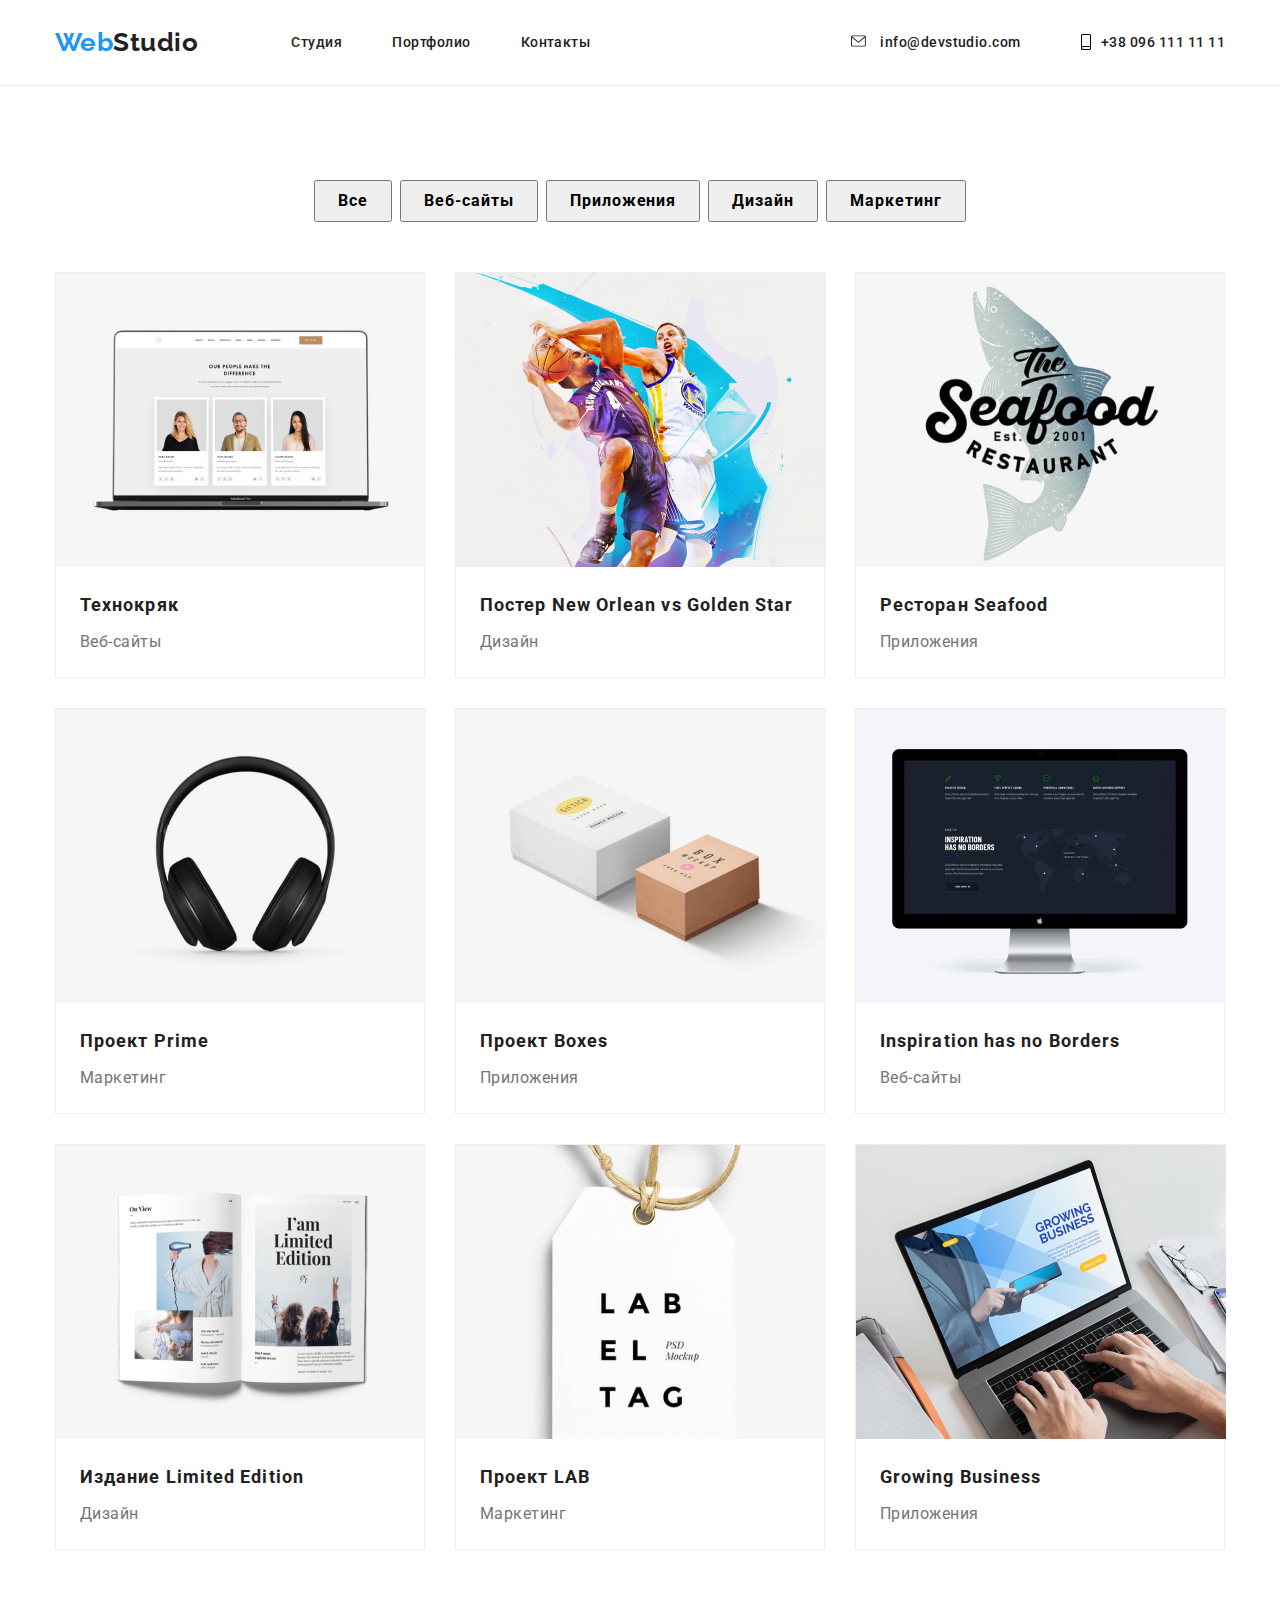
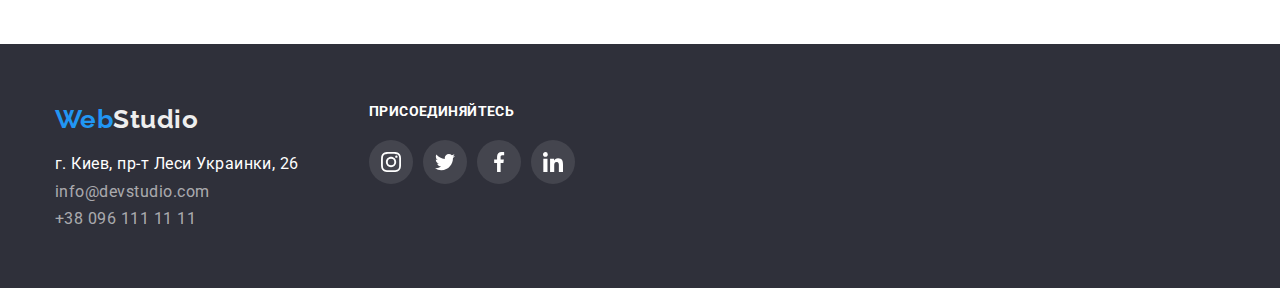
==== portfolio.html @ 088b8298 "Initial commit" ====
<!DOCTYPE html>
<html lang="en">
<head>
    <meta charset="UTF-8">
    <meta http-equiv="X-UA-Compatible" content="IE=edge">
    <meta name="viewport" content="width=device-width, initial-scale=1.0">
    <title>Portfolio</title>
    <link rel="preconnect" href="https://fonts.gstatic.com">
    <link href="https://fonts.googleapis.com/css2?family=Raleway:wght@700&family=Roboto:wght@400;500;700;900&display=swap" rel="stylesheet">    
    <link rel="stylesheet" href="https://cdnjs.cloudflare.com/ajax/libs/modern-normalize/1.0.0/modern-normalize.min.css">
    <link rel="stylesheet" href="./css/styles.css" />
</head>
<body>
<!-- Хэдер -->
<header class="page-header"> 
    <div class="container">
      <nav class="nav-header">
        <a href="./index.html" class="logo"><span class="web-logo">Web</span>Studio</a>
         <ul class="site-nav">
             <li class="list-header list">
               <a href="./index.html" class="link">Студия</a>
             </li>
             <li class="list-header list">
               <a href="./portfolio.html" class="link">Портфолио</a>
             </li>
             <li class="list-header list">
               <a href="" class="link">Контакты</a>
             </li>
       </ul>
         <ul class="contacts list-header">
         <li class="list">
           <a href="mailto:info@devstudio.com" class="mail-link ">
            <svg class="icon-mail">
              <use href="./images/icon/sprite.svg#mail"></use>
            </svg> info@devstudio.com</a>
         </li>
         <li class="list">
           <a href="tel:+380961111111" class="tel-link">
             <svg  class="icon-tel">
            <use href="./images/icon/sprite.svg#smartphone"></use>
          </svg>+38 096 111 11 11</a>
         </li>
       </ul>
     </nav>
    </div>
    
</header>
<!--ПРимеры работ-->
<main>
<section class="section">
    <div class="container">  
        <h1 class="visually-hidden" >Portfolio</h1>
        <!-- Фильтр(навигация) портфолио --> 
        <ul class="portfolio-nav list">
            <li><button type="button" class="button">Все</button></li> 
            <li><button type="button" class="button">Веб-сайты</button></li> 
            <li><button type="button" class="button">Приложения</button></li> 
            <li><button type="button" class="button">Дизайн</button></li> 
            <li><button type="button" class="button">Маркетинг</button></li> 
        </ul> 
        <div class="">   
            <ul class="portfolio-container list">
                    <li class="portfolio-element">
                        <a href="" class="portfolio-link"><img src="./images/portfolio-1.jpg" alt="ноутбук" class="portfolio-img">
                            <div class="portfolio-description">
                                <h2 class="list-item" >Технокряк</h2>
                                <p class="text-list-item" >Веб-сайты</p>
                            </div>
                        </a>
                    </li>
                    <li class="portfolio-element">
                        <a href="" class="portfolio-link"><img src="./images/portfolio-2.jpg" alt="баскетболисты" width="370" height="294" class="portfolio-img">
                            <div class="portfolio-description">
                                <h2 class="list-item" >Постер New Orlean vs Golden Star</h2>
                                <p class="text-list-item" >Дизайн</p>
                            </div>
                        </a>
                    </li>
                    <li class="portfolio-element">
                        <a href="" class="portfolio-link"><img src="./images/portfolio-3.jpg" alt="логотип Seafood" width="370" height="294" class="portfolio-img">
                            <div class="portfolio-description">
                                <h2 class="list-item" >Ресторан Seafood</h2>
                                <p class="text-list-item" >Приложения</p>
                            </div>
                        </a>
                    </li>
                    <li class="portfolio-element">
                        <a href="" class="portfolio-link"><img src="./images/portfolio-4.jpg" alt="наушники" width="370" height="294" class="portfolio-img">
                            <div class="portfolio-description">
                                <h2 class="list-item" >Проект Prime</h2>
                                <p class="text-list-item" >Маркетинг</p>
                            </div>
                        </a>    
                    </li>
                    <li class="portfolio-element">
                        <a href="" class="portfolio-link"><img src="./images/portfolio-5.jpg" alt="коробки" width="370" height="294" class="portfolio-img">
                            <div class="portfolio-description">
                                <h2 class="list-item" >Проект Boxes</h2>
                                <p class="text-list-item" >Приложения</p>
                            </div>
                        </a>
                    </li>
                    <li class="portfolio-element">
                        <a href="" class="portfolio-link"><img src="./images/portfolio-6.jpg" alt="монитор" width="370" height="294" class="portfolio-img">
                            <div class="portfolio-description">
                                <h2 class="list-item" >Inspiration has no Borders</h2>
                                <p class="text-list-item" >Веб-сайты</p>
                            </div>
                        </a>
                    </li>
                    <li class="portfolio-element">
                        <a href="" class="portfolio-link"><img src="./images/portfolio-7.jpg" alt="раскрытый журнал" width="370" height="294" class="portfolio-img">
                            <div class="portfolio-description">
                                <h2 class="list-item" >Издание Limited Edition</h2>
                                <p class="text-list-item" >Дизайн</p>
                            </div>
                        </a>
                    </li>
                    <li class="portfolio-element">
                        <a href="" class="portfolio-link"><img src="./images/portfolio-8.jpg" alt="бирка с логотипом фирмы" width="370" height="294" class="portfolio-img">
                            <div class="portfolio-description">
                                <h2 class="list-item" >Проект LAB</h2>
                                <p class="text-list-item" >Маркетинг</p>
                            </div>
                        </a>
                    </li>
                    <li class="portfolio-element">
                        <a href="" class="portfolio-link"><img src="./images/portfolio-9.jpg" alt="ноутбук и печатающие руки" width="370" height="294" class="portfolio-img">
                            <div class="portfolio-description">
                                <h2 class="list-item" >Growing Business</h2>
                                <p class="text-list-item" >Приложения</p>
                            </div>
                        </a>
                    </li>
            </ul>
        </div> 
    </div>     
 </section>
</main>
<!-- Футер-->
<footer class="footer">
    <div class="container footer-container">
      <div class="footer-contact">
          <a href="./index.html" class="logo accent" ><span class="web-logo">Web</span>Studio</a>
        <address> г. Киев, пр-т Леси Украинки, 26</address>
        <ul >
            <li class="list list-footer oppasity"><a href="mailto:info@devstudio.com">info@devstudio.com</a></li>
            <li class="list oppasity"><a href="tel:+380961111111 ">+38 096 111 11 11</a></li>
        </ul>
      </div>
      <div class="footer-social">
        <p class="footer-conect">присоединяйтесь</p>
        <div class="social-net">
          <div>
            <ul class="list social-icons">
              <li class="social-icons-item">
                <a href="" class="footer-social-icons-link" target="_blank" rel="noopener noreferrer">
                  <svg class="icon-footer">
                    <use href="./images/icon/sprite.svg#instagram"></use>
                  </svg>
                </a>
              </li>
              <li class="social-icons-item">
                <a href="" class="footer-social-icons-link" target="_blank" rel="noopener noreferrer">
                  <svg class="icon-footer">
                    <use href="./images/icon/sprite.svg#twitter"></use>
                  </svg>
                </a>
              </li>
              <li class="social-icons-item">
                <a href="" class="footer-social-icons-link" target="_blank" rel="noopener noreferrer">
                  <svg class="icon-footer">
                    <use href="./images/icon/sprite.svg#facebook"></use>
                  </svg>
                </a>
              </li>
              <li class="social-icons-item">
                <a href="" class="footer-social-icons-link" target="_blank" rel="noopener noreferrer">
                  <svg class="icon-footer">
                    <use href="./images/icon/sprite.svg#linkedin"></use>
                  </svg>
                </a>
              </li>
            </ul>
          </div>
        </div>
      </div>  
    </div>   
  </footer>
</body>
</html>
---- css/styles.css ----
:root {
    --primary-text-color: #757575;
    --secondary-title-color: #fff; 
    --primary-title-color: #212121;
    --accent-color: #2196F3;
    --footer-bckg-color: #2F303A;
    --primary-bg-color: #eeeeee;
    --oppasity-white: rgba(255, 255, 255, 0.6);
    --head-border: #ececec;
    --customer-border: #AFB1B8;
}
html{
    box-sizing: border-box;
}
    *,
    *::before,
    *::after{
        box-sizing: inherit;
}
body {
    margin: 0;
    font-family: Roboto, -apple-system, BlinkMacSystemFont, avenir next, avenir, segoe ui, helvetica neue, Helvetica, Ubuntu, noto, arial, sans-serif;
    background-color: var(--secondary-title-color);
    color: var(--primary-text-color);
    letter-spacing: 0.03em;
}

ul,
p,
h1,
h2,
h3,
address{
    margin: 0;
    padding: 0;
}

.box{
    width: 500px;
    height: 200px;
    margin-left: auto;
    margin-right: auto;
}
img {
    display:block;
}


.container{
    width: 1200px;
    padding-left: 15px;
    padding-right: 15px;
    margin: 0 auto;
}

.site-nav{
    display: flex;
    margin-left: 93px;
}

.site-nav li:not(:last-child){
    margin-right: 50px;
}

.site-nav .link{
    display: block;
    padding-top: 10px;
    padding-bottom: 10px;
}

.contacts{
    display: flex;
    margin-left: auto;
}

.e-mail{
    display: block;
    padding: 0;
    border: none;

    display: flex; 
    align-items: center;
}

.mail-link{
    width: 16px;

    fill: var(--primary-title-color);

    margin-right: 10px;
}

.mail-link:hover,
.mail-link:focus{
    fill: var(--accent-color)
}

.tel-link{
    display: block;
    padding: 0;
    border: none;
    
    display: flex;
    align-items: center;
}

.tel-link:hover,
.tel-link:focus{
    fill: var(--accent-color)
}

.social-icons{
    display: flex;
    justify-content: center;
}

.social-icons .icon{
    width: 20px;
    height: 20px;

    fill: var(--customer-border);
}

.social-icons-link{
  display: flex;
  justify-content: center;
  align-items: center;

  width: 44px;
  height: 44px;
  /* border-radius: 50%; */
}

.social-icons-link:hover .icon,
.social-icons-link:focus .icon{
    fill: var(--accent-color);
}

.social-icons-item + .social-icons-item{
    margin-left: 10px;
}


.contacts li + li{
    margin-left: 50px;
}

.contacts li + li{
    margin-left: 50px;
}

.list{
    list-style: none;
}

.page-header{
    background-color: var(--secondary-title-color);
    border-bottom: 1px solid var(--head-border);
    font-size: 14px;
    padding-top: 24px;
    padding-bottom: 25px;
}

.nav-header{
    display: flex;
    align-items: center;
    /* justify-content: flex-end; */
}

.logo {
    font-family: Raleway;
    font-weight: 700;
    font-size: 26px;
    line-height: 1.19;   
    color: var(--primary-title-color); 
}

.web-logo{
    color: var(--accent-color);
}

.page-header a:hover,
.page-header:focus{
  color: var(--accent-color);  
}

.list-header{
    font-weight: 500;
}

.icon-mail{
    width: 16px;
    height: 12px;

    margin-right: 10px;
}

.icon-tel{
    width: 10px;
    height: 16px;
    
    margin-right: 10px;
}

.hero-title{
    color: var(--secondary-title-color);

    margin-top: 0;
    margin-bottom: 30px;
    padding-top: 200px;
}

.overlay {
    max-width: 1600px;
    height: 600px;
    margin-left: auto;
    margin-right: auto;
    outline: 1px solid black;
    background-image: linear-gradient(
        to right,
        rgba(47, 48, 58, 0.4),
        rgba(47, 48, 58, 0.4)
        ),
        url("../images/hero-min.jpg");
    align-content: space-between;
}

.section{
    padding-top: 94px;
    padding-bottom: 94px;
}

.padding-section{
    padding-bottom: 94px;
}

.section-title{
    font-weight: 700;
    font-size: 36px;
    line-height: 1.17;
    text-align: center;
    color: var(--primary-title-color);

    margin-top: 0;
    margin-bottom: 50px;
}

.sub-title{
    font-weight: 700;
    font-size: 14px;
    line-height: 1.14;
    text-transform: uppercase;
    color: var(--primary-title-color);

    margin-top: 0;
    margin-bottom: 10px;
}

.feature-list{
    display: flex;
    justify-content: space-between;
}

.features:last-child{
    margin-right: 0;
}

.feature-card{
    padding-top: 30px;
}

.features{
    width: 270px;
    margin-right: 30px;
    display: block;
    content: "";
    height: 120px;
    background-repeat: no-repeat;
    background-size: auto;
    background-position: center;
    background-color: var(--secondary-bg-color);

 }

.features:nth-child(2)::before{
    background-image: url(../images/icon/clock.svg);
}

.features:nth-child(3)::before{
    background-image: url(../images/icon/diagram.svg);
}

.features:nth-child(4)::before{
    background-image: url(../images/icon/astronaut.svg);
}

.features .icon-feature {
    display:flex;
    padding: 0;
    justify-content: center;
    align-items: baseline;
} 
 
.text{
    font-size: 14px;
    line-height: 1.71;
}

.name-title{
    color: var(--primary-title-color);
    font-weight: 500;
    font-size: 16px;
    line-height: 1.19;
    text-align: center;
}

.work{
    display: flex;
}

.work li + li{
    margin-left: 30px;
}

.section-card{
    display: flex;
}

.section-card div + div{
    margin-left: 30px;
}

.post-item{
    font-size: 16px;
    line-height: 1.19;
    text-align: center;
}

.customer{
    display: flex;
    justify-content: space-between;
}

.customer-title{
    margin-bottom: 50px;
}

.customer-regular{
    border: 1px solid var(--customer-border);
    border-radius: 4px;
    width: 170px;
    height: 92px;
}

.customer-regular:hover,
.customer-regular:focus{
    border: 1px solid var(--accent-color);
}

.icon-customer{
    width: 106px;
    height: 60px; 
}

.customer-icons-link{
    display: flex;
    justify-content: center;
    align-items: center;

    width: 170px;
    height: 92px;

    fill: var(--customer-border);
}

.customer .customer-icons-link:hover,
.customer .customer-icons-link:focus{
    fill: var(--accent-color);
}

.footer{
    display: block;
    background-color: var(--footer-bckg-color);
    color: var(--secondary-title-color);

    padding-top: 60px;
    padding-bottom: 60px;
}

.footer .oppasity a{
    color: var(--oppasity-white);
}

a {
    color: var(--primary-title-color);
    text-decoration: none;
}

.footer a{
    color: var(--primary-bg-color);
}

.list-footer {
    margin-bottom: 9px;
}

.oppasity{
    color: var(--oppasity-white)
}

.icon-footer{
    width: 20px;
    height: 20px;
    margin-right: 10px;

    border: none;
    padding: 0;
    margin: 0;

    fill: var(--secondary-title-color);
}

.footer-social{
    margin-left: 70px;
}

.footer-social-icons-link{
    display: flex;
    justify-content: center;
    align-items: center;

    width: 44px;
    height: 44px;

    background-color: rgba(255, 255, 255, 0.1);
    border-radius: 50%;
}

 .footer-social .footer-social-icons-link:hover {
    width: 44px;
    height: 44px;

    background-color: var(--accent-color);
    border-radius: 50%;
    fill: var(--primary-bg-color);

} 

 a:hover,
 a:focus{
    color: var(--accent-color);
}

.footer .oppasity a:hover,
.footer .oppasity a:focus{
   color: var(--accent-color);
}

.footer a:hover,
.footer a:focus{
    color: var(--accent-color);
} 

.adress{
    margin-bottom: 9px;
}

 .logo .footer{
    margin-bottom: 20px;
}

.footer-conect{
    
font-weight: 700;
font-size: 14px;
line-height: 1.14;
letter-spacing: 0.03em;
text-transform: uppercase
}

.footer-container{
    display: flex;
}

.social-net{
    display: flex;
    justify-content: space-between;

    margin-top: 20px;
}

.icon{
    width: 44px;
    height: 44px;
    margin-right: 10px;
    /* background: rgba(255, 255, 255, 0.1); */
    border: none;
}

.hero-title{
    font-weight: 900;
    font-size: 44px;
    line-height: 1.36;
    text-align: center;
    letter-spacing: 0.06em;
    text-transform: uppercase;
    margin-top: 0;
    /* margin-bottom: 94px; */
}
.button {
    cursor: pointer;
    font-family: Roboto, sans-serif;
    font-weight: 700;
    font-size: 16px;
    line-height: 1.625;
    align-items: center;
    text-align: center;
    letter-spacing: 0.06em;
    padding: 6px 22px;
    align-content: center;
    
}

.order{
    min-width: 200px;
    height: 50px;
    padding: 10px 32px;
   
    margin: 0 auto;
    display: block;
    outline: none;
}

.button:hover,
.button:focus{
    color: var(--secondary-title-color);
    background-color: var(--accent-color);

    box-shadow: 0px 3px 1px rgba(0, 0, 0, 0.1), 0px 1px 2px rgba(0, 0, 0, 0.08), 0px 2px 2px rgba(0, 0, 0, 0.12);
    border-radius: 4px;
}

.item-card{
    background-color: var(--secondary-title-color);

    width: 270px;
    height: 428px;
    padding-bottom: 30px;
    margin-right: 30px;

    box-shadow: 0px 1px 3px rgba(0, 0, 0, 0.12), 0px 1px 1px rgba(0, 0, 0, 0.14), 0px 2px 1px rgba(0, 0, 0, 0.2);
    border-radius: 0px 0px 4px 4px;
}

.item-card:last-child{
    margin-right: 0;
}

.img-card{
    margin-bottom: 30px;
}

.name-title {
    margin-bottom: 10px;
}

.list-item{
    font-weight: 700;
    font-size: 18px;
    line-height: 2.00;
    letter-spacing: 0.06em;
    color: var(--primary-title-color);
}

.text-list-item{
    font-weight: 700;
    font-size: 16px;
    line-height: 1.88;
}

address{
    font-style: normal;
    margin-top: 20px;
    margin-bottom: 9px;
}

.portfolio-nav{
    display: flex;
    margin-bottom: 50px;
    justify-content: center;
}

.portfolio-container{
    display: flex;
    flex-wrap: wrap;
}

.portfolio-element{
    /* width: calc((100% - 60px) / 3) ; */
    width: 370px;
    background-color: var(--secondary-title-color);
    border: 1px solid var(--primary-bg-color);

    margin-right: 30px;
    margin-bottom: 30px;
}

.portfolio-element:nth-child(3n){
    margin-right: 0;
}

.portfolio-element:nth-last-child(-n +3){
    margin-bottom: 0;
}


.portfolio-nav li + li{
    margin-left: 8px;
}

.portfolio-description{
    padding-bottom: 20px;
    padding-top: 20px;
    padding-left: 24px;
    padding-right: 24px;
}

.portfolio-link{
    width: 370px;
    height: 404px;
    
}

.portfolio-element:hover,
.portfolio-element:focus{
    box-shadow: 1px 4px 6px 0px rgba(0, 0, 0, 0.16);
    box-shadow: 0px 4px 4px 0px rgba(0, 0, 0, 0.06);
    box-shadow: 0px 1px 1px 0px rgba(0, 0, 0, 0.12);

}

.text-list-item{
    font-family: Roboto;
    font-weight: 400;
    font-size: 16px;
    line-height: 1.88;

    letter-spacing: 0.03em;
    color: var(--primary-text-color);

}

.list-item{
    margin-bottom: 4px;
}

.visually-hidden{
    position: absolute;
    width: 1px;
    height: 1px;
    margin: -1px;
    border: 0;
    padding: 0;
    clip: rect(0 0 0 0);
    overflow: hidden;
}
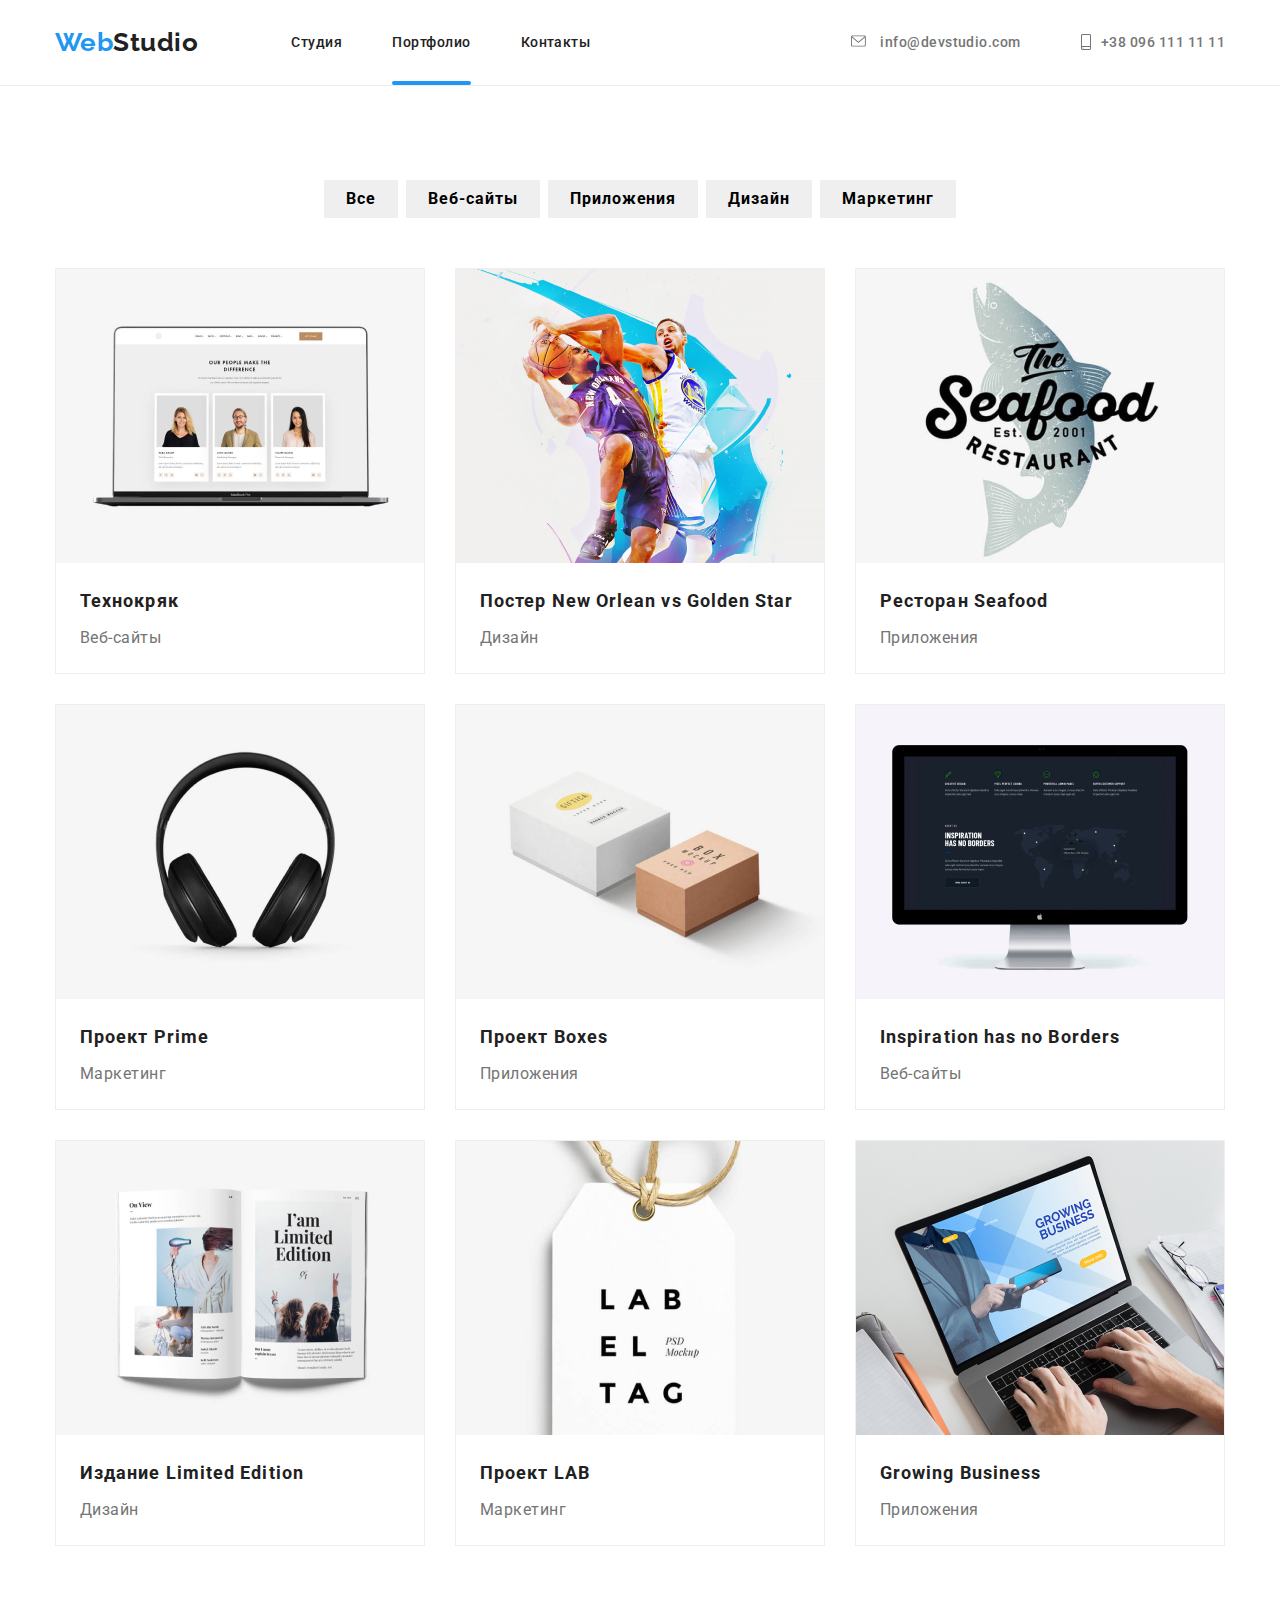
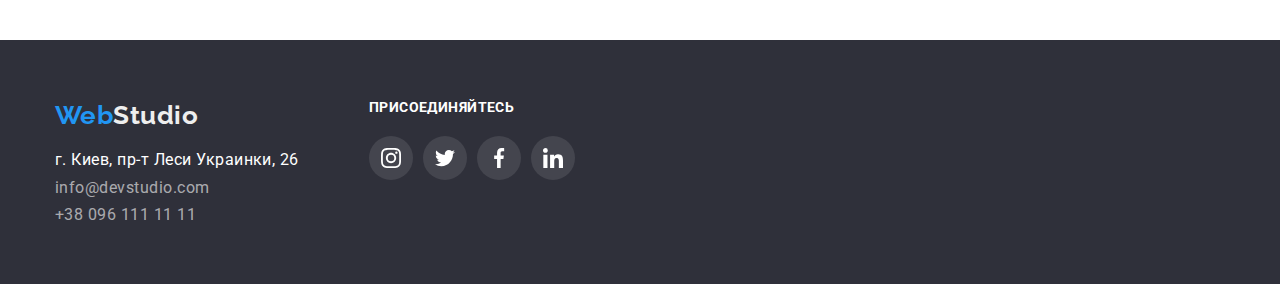
==== commit 45938b02: "animation" ====
--- a/portfolio.html
+++ b/portfolio.html
@@ -8,7 +8,8 @@
     <link rel="preconnect" href="https://fonts.gstatic.com">
     <link href="https://fonts.googleapis.com/css2?family=Raleway:wght@700&family=Roboto:wght@400;500;700;900&display=swap" rel="stylesheet">    
     <link rel="stylesheet" href="https://cdnjs.cloudflare.com/ajax/libs/modern-normalize/1.0.0/modern-normalize.min.css">
-    <link rel="stylesheet" href="./css/styles.css" />
+    <link rel="stylesheet" href="./css/styles.css"/>
+    <link rel="stylesheet" href="./css/underline.css"/>
 </head>
 <body>
 <!-- Хэдер -->
@@ -18,13 +19,13 @@
         <a href="./index.html" class="logo"><span class="web-logo">Web</span>Studio</a>
          <ul class="site-nav">
              <li class="list-header list">
-               <a href="./index.html" class="link">Студия</a>
+               <a href="./index.html" class="menu-link">Студия</a>
              </li>
              <li class="list-header list">
-               <a href="./portfolio.html" class="link">Портфолио</a>
+               <a href="./portfolio.html" class="menu-link active">Портфолио</a>
              </li>
              <li class="list-header list">
-               <a href="" class="link">Контакты</a>
+               <a href="" class="menu-link">Контакты</a>
              </li>
        </ul>
          <ul class="contacts list-header">
@@ -60,77 +61,131 @@
         </ul> 
         <div class="">   
             <ul class="portfolio-container list">
-                    <li class="portfolio-element">
-                        <a href="" class="portfolio-link"><img src="./images/portfolio-1.jpg" alt="ноутбук" class="portfolio-img">
-                            <div class="portfolio-description">
-                                <h2 class="list-item" >Технокряк</h2>
-                                <p class="text-list-item" >Веб-сайты</p>
-                            </div>
-                        </a>
-                    </li>
-                    <li class="portfolio-element">
-                        <a href="" class="portfolio-link"><img src="./images/portfolio-2.jpg" alt="баскетболисты" width="370" height="294" class="portfolio-img">
-                            <div class="portfolio-description">
-                                <h2 class="list-item" >Постер New Orlean vs Golden Star</h2>
-                                <p class="text-list-item" >Дизайн</p>
-                            </div>
-                        </a>
-                    </li>
-                    <li class="portfolio-element">
-                        <a href="" class="portfolio-link"><img src="./images/portfolio-3.jpg" alt="логотип Seafood" width="370" height="294" class="portfolio-img">
-                            <div class="portfolio-description">
-                                <h2 class="list-item" >Ресторан Seafood</h2>
-                                <p class="text-list-item" >Приложения</p>
-                            </div>
-                        </a>
-                    </li>
-                    <li class="portfolio-element">
-                        <a href="" class="portfolio-link"><img src="./images/portfolio-4.jpg" alt="наушники" width="370" height="294" class="portfolio-img">
-                            <div class="portfolio-description">
-                                <h2 class="list-item" >Проект Prime</h2>
-                                <p class="text-list-item" >Маркетинг</p>
-                            </div>
-                        </a>    
-                    </li>
-                    <li class="portfolio-element">
-                        <a href="" class="portfolio-link"><img src="./images/portfolio-5.jpg" alt="коробки" width="370" height="294" class="portfolio-img">
-                            <div class="portfolio-description">
-                                <h2 class="list-item" >Проект Boxes</h2>
-                                <p class="text-list-item" >Приложения</p>
-                            </div>
-                        </a>
-                    </li>
-                    <li class="portfolio-element">
-                        <a href="" class="portfolio-link"><img src="./images/portfolio-6.jpg" alt="монитор" width="370" height="294" class="portfolio-img">
-                            <div class="portfolio-description">
-                                <h2 class="list-item" >Inspiration has no Borders</h2>
-                                <p class="text-list-item" >Веб-сайты</p>
-                            </div>
-                        </a>
-                    </li>
-                    <li class="portfolio-element">
-                        <a href="" class="portfolio-link"><img src="./images/portfolio-7.jpg" alt="раскрытый журнал" width="370" height="294" class="portfolio-img">
-                            <div class="portfolio-description">
-                                <h2 class="list-item" >Издание Limited Edition</h2>
-                                <p class="text-list-item" >Дизайн</p>
-                            </div>
-                        </a>
-                    </li>
-                    <li class="portfolio-element">
-                        <a href="" class="portfolio-link"><img src="./images/portfolio-8.jpg" alt="бирка с логотипом фирмы" width="370" height="294" class="portfolio-img">
-                            <div class="portfolio-description">
-                                <h2 class="list-item" >Проект LAB</h2>
-                                <p class="text-list-item" >Маркетинг</p>
-                            </div>
-                        </a>
-                    </li>
-                    <li class="portfolio-element">
-                        <a href="" class="portfolio-link"><img src="./images/portfolio-9.jpg" alt="ноутбук и печатающие руки" width="370" height="294" class="portfolio-img">
-                            <div class="portfolio-description">
-                                <h2 class="list-item" >Growing Business</h2>
-                                <p class="text-list-item" >Приложения</p>
-                            </div>
-                        </a>
+              <li class="portfolio-element">
+                <a href="" class="portfolio-link">
+                  <div class="portfolio-img">
+                      <img src="./images/portfolio-1.jpg" alt="ноутбук">
+                      <div class="portfolio-overlay">
+                        <p class="portfolio-text">Технокряк это современная площадка распространения коронавируса. Компании используют эту платформу для цифрового шпионажа и атак на защищённые сервера конкурентов.</p>
+                      </div>
+                  </div>
+                  <div class="portfolio-description">
+                      <h2 class="list-item" >Технокряк</h2>
+                      <p class="text-list-item">Веб-сайты</p>
+                  </div>
+                </a>
+              </li>
+                    <li class="portfolio-element">
+                      <a href="" class="portfolio-link">
+                        <div class="portfolio-img">
+                            <img src="./images/portfolio-2.jpg" alt="баскетболисты" width="370" height="294" class="portfolio-img">
+                            <div class="portfolio-overlay">
+                              <p class="portfolio-text">Технокряк это современная площадка распространения коронавируса. Компании используют эту платформу для цифрового шпионажа и атак на защищённые сервера конкурентов.</p>
+                            </div>
+                        </div>
+                        <div class="portfolio-description">
+                            <h2 class="list-item" >Постер New Orlean vs Golden Star</h2>
+                            <p class="text-list-item">Дизайн</p>
+                        </div>
+                      </a>
+                    </li>
+                    <li class="portfolio-element">
+                      <a href="" class="portfolio-link">
+                        <div class="portfolio-img">
+                            <img src="./images/portfolio-3.jpg" alt="логотип Seafood" width="370" height="294" class="portfolio-img">
+                            <div class="portfolio-overlay">
+                              <p class="portfolio-text">Технокряк это современная площадка распространения коронавируса. Компании используют эту платформу для цифрового шпионажа и атак на защищённые сервера конкурентов.</p>
+                            </div>
+                        </div>
+                        <div class="portfolio-description">
+                            <h2 class="list-item" >Ресторан Seafood</h2>
+                            <p class="text-list-item">Приложения</p>
+                        </div>
+                      </a>
+                    </li>
+                    <li class="portfolio-element">
+                      <a href="" class="portfolio-link">
+                        <div class="portfolio-img">
+                            <img src="./images/portfolio-4.jpg" alt="наушники" width="370" height="294" class="portfolio-img">
+                            <div class="portfolio-overlay">
+                              <p class="portfolio-text">Технокряк это современная площадка распространения коронавируса. Компании используют эту платформу для цифрового шпионажа и атак на защищённые сервера конкурентов.</p>
+                            </div>
+                        </div>
+                        <div class="portfolio-description">
+                            <h2 class="list-item" >Проект Prime</h2>
+                            <p class="text-list-item">Маркетинг</p>
+                        </div>
+                      </a>    
+                    </li>
+                    <li class="portfolio-element">
+                      <a href="" class="portfolio-link">
+                        <div class="portfolio-img">
+                            <img src="./images/portfolio-5.jpg" alt="коробки" width="370" height="294" class="portfolio-img">
+                            <div class="portfolio-overlay">
+                              <p class="portfolio-text">Технокряк это современная площадка распространения коронавируса. Компании используют эту платформу для цифрового шпионажа и атак на защищённые сервера конкурентов.</p>
+                            </div>
+                        </div>
+                        <div class="portfolio-description">
+                            <h2 class="list-item" >Проект Boxes</h2>
+                            <p class="text-list-item">Приложения</p>
+                        </div>
+                      </a>
+                    </li>
+                    <li class="portfolio-element">
+                      <a href="" class="portfolio-link">
+                        <div class="portfolio-img">
+                            <img src="./images/portfolio-6.jpg" alt="монитор" width="370" height="294" class="portfolio-img">
+                            <div class="portfolio-overlay">
+                              <p class="portfolio-text">Технокряк это современная площадка распространения коронавируса. Компании используют эту платформу для цифрового шпионажа и атак на защищённые сервера конкурентов.</p>
+                            </div>
+                        </div>
+                        <div class="portfolio-description">
+                            <h2 class="list-item" >Inspiration has no Borders</h2>
+                            <p class="text-list-item">Веб-сайты</p>
+                        </div>
+                      </a>
+                    </li>
+                    <li class="portfolio-element">
+                      <a href="" class="portfolio-link">
+                        <div class="portfolio-img">
+                            <img src="./images/portfolio-7.jpg" alt="раскрытый журнал" width="370" height="294" class="portfolio-img">
+                            <div class="portfolio-overlay">
+                              <p class="portfolio-text">Технокряк это современная площадка распространения коронавируса. Компании используют эту платформу для цифрового шпионажа и атак на защищённые сервера конкурентов.</p>
+                            </div>
+                        </div>
+                        <div class="portfolio-description">
+                            <h2 class="list-item" >Издание Limited Edition</h2>
+                            <p class="text-list-item">Дизайн</p>
+                        </div>
+                      </a>
+                    </li>
+                    <li class="portfolio-element">
+                      <a href="" class="portfolio-link">
+                        <div class="portfolio-img">
+                            <img src="./images/portfolio-8.jpg" alt="бирка с логотипом фирмы" width="370" height="294" class="portfolio-img">
+                            <div class="portfolio-overlay">
+                              <p class="portfolio-text">Технокряк это современная площадка распространения коронавируса. Компании используют эту платформу для цифрового шпионажа и атак на защищённые сервера конкурентов.</p>
+                            </div>
+                        </div>
+                        <div class="portfolio-description">
+                            <h2 class="list-item" >Проект LAB</h2>
+                            <p class="text-list-item">Маркетинг</p>
+                        </div>
+                      </a>
+                    </li>
+                    <li class="portfolio-element">
+                      <a href="" class="portfolio-link">
+                        <div class="portfolio-img">
+                            <img src="./images/portfolio-9.jpg" alt="ноутбук и печатающие руки" width="370" height="294" class="portfolio-img">
+                            <div class="portfolio-overlay">
+                              <p class="portfolio-text">Технокряк это современная площадка распространения коронавируса. Компании используют эту платформу для цифрового шпионажа и атак на защищённые сервера конкурентов.</p>
+                            </div>
+                        </div>
+                        <div class="portfolio-description">
+                            <h2 class="list-item" >Growing Business</h2>
+                            <p class="text-list-item">Приложения</p>
+                        </div>
+                      </a>
                     </li>
             </ul>
         </div> 
--- a/css/styles.css
+++ b/css/styles.css
@@ -1,6 +1,3 @@
-
-
-
 :root {
     --primary-text-color: #757575;
     --secondary-title-color: #fff; 
@@ -11,6 +8,9 @@
     --oppasity-white: rgba(255, 255, 255, 0.6);
     --head-border: #ececec;
     --customer-border: #AFB1B8;
+    --card-bg-color: #F5F4FA;
+    --backdrop-color: rgba(0, 0, 0, 0.2);
+    --timing-function: cubic-bezier(0.4, 0, 0.2, 1);
 }
 html{
     box-sizing: border-box;
@@ -38,6 +38,11 @@
     padding: 0;
 }
 
+a {
+    color: var(--primary-title-color);
+    text-decoration: none;
+}
+
 .box{
     width: 500px;
     height: 200px;
@@ -65,7 +70,7 @@
     margin-right: 50px;
 }
 
-.site-nav .link{
+.site-nav .menu-link{
     display: block;
     padding-top: 10px;
     padding-bottom: 10px;
@@ -88,9 +93,14 @@
 .mail-link{
     width: 16px;
 
-    fill: var(--primary-title-color);
+    fill: var(--primary-text-color);
 
     margin-right: 10px;
+}
+
+.page-active{
+    fill: var(--accent-color);
+
 }
 
 .mail-link:hover,
@@ -105,6 +115,8 @@
     
     display: flex;
     align-items: center;
+
+    fill: var(--primary-text-color);
 }
 
 .tel-link:hover,
@@ -117,12 +129,10 @@
     justify-content: center;
 }
 
-.social-icons .icon{
-    width: 20px;
-    height: 20px;
-
-    fill: var(--customer-border);
-}
+.social-icons .social-icons-link:hover .icon,
+ .social-icons .social-icons-link:focus .icon{
+   fill: var(--secondary-title-color);    
+} 
 
 .social-icons-link{
   display: flex;
@@ -131,18 +141,30 @@
 
   width: 44px;
   height: 44px;
-  /* border-radius: 50%; */
-}
-
-.social-icons-link:hover .icon,
-.social-icons-link:focus .icon{
-    fill: var(--accent-color);
+
+  background-color: rgba(255, 255, 255, 0.1);
+  border-radius: 50%;
+
+  transition: background-color 250ms var(--timing-function);
+}
+
+.social-icons-link:hover,
+.social-icons-link:focus{
+    width: 44px;
+    height: 44px;
+
+    background-color: var(--accent-color);
+    border-radius: 50%;
+
 }
 
 .social-icons-item + .social-icons-item{
     margin-left: 10px;
 }
 
+.contacts a{
+    color: var(--primary-text-color);
+}
 
 .contacts li + li{
     margin-left: 50px;
@@ -273,17 +295,13 @@
 }
 
 .features{
-    width: 270px;
+    display: flex;
+    flex-direction: column;
+    justify-content: center;
+    align-items: center;
+
     margin-right: 30px;
-    display: block;
-    content: "";
-    height: 120px;
-    background-repeat: no-repeat;
-    background-size: auto;
-    background-position: center;
-    background-color: var(--secondary-bg-color);
-
- }
+}
 
 .features:nth-child(2)::before{
     background-image: url(../images/icon/clock.svg);
@@ -303,11 +321,104 @@
     justify-content: center;
     align-items: baseline;
 } 
+
+.feature-item{
+    display: flex;
+    justify-content: center;
+    align-items: center;
+
+    width: 270px;
+    height: 120px;
+
+    background-color: var(--secondary-bg-color);
+    border-radius: 4px;
+}
+
+.icon-feature{
+    margin-top: 70px;
+    margin-left: 70px;
+}
  
 .text{
     font-size: 14px;
     line-height: 1.71;
 }
+
+.work-menu{
+    position: relative;
+}
+
+.box-text{
+    position: absolute;
+    bottom: 0;
+    display:flex;
+    justify-content: center;
+    align-items: center;
+
+    height: 70px;
+    width: 100%;
+
+    background-color: rgba(47, 48, 58, 0.8);
+}
+
+.menu-text{
+    font-weight: 700;
+    font-size: 14px;
+    line-height: 16px;
+    text-align: center;
+    letter-spacing: 0.03em;
+    text-transform: uppercase;
+
+    color: #FFFFFF;
+}
+
+/* .list {
+    position: relative;
+} */
+
+.list-box{
+    position:relative;
+    left: 0;
+    bottom: 0;
+}
+
+.label{
+    position: absolute;
+    display: block;
+    width: 100%;
+    height: 70px;
+
+    padding-top: 27px;
+
+    /* left: 215px;
+    top: 1435px; */
+    background-color: rgba(47, 48, 58, 0.8);
+  
+    /* transition: opacity 250ms var(--timing-function); */
+   
+}
+
+ .list .label:hover{
+    opacity: 0;
+} 
+
+.label-img {
+    cursor: pointer;
+}
+
+
+
+.text-label{
+    font-weight: 700;
+    font-size: 14px;
+    line-height: 1,14;
+    text-align: center;
+    letter-spacing: 0.03em;
+    text-transform: uppercase;
+
+    color: #FFFFFF;
+}
+
 
 .name-title{
     color: var(--primary-title-color);
@@ -317,6 +428,11 @@
     text-align: center;
 }
 
+.name-box{
+    padding-top: 30px;
+    padding-bottom: 30px;
+}
+
 .work{
     display: flex;
 }
@@ -394,11 +510,6 @@
     color: var(--oppasity-white);
 }
 
-a {
-    color: var(--primary-title-color);
-    text-decoration: none;
-}
-
 .footer a{
     color: var(--primary-bg-color);
 }
@@ -437,9 +548,12 @@
 
     background-color: rgba(255, 255, 255, 0.1);
     border-radius: 50%;
-}
-
- .footer-social .footer-social-icons-link:hover {
+
+    transition: background-color 250ms var(--timing-function);
+}
+
+.footer-social .footer-social-icons-link:hover,
+ .footer-social .footer-social-icons-link:focus{
     width: 44px;
     height: 44px;
 
@@ -493,11 +607,15 @@
 }
 
 .icon{
-    width: 44px;
-    height: 44px;
+    width: 20px;
+    height: 20px;
     margin-right: 10px;
-    /* background: rgba(255, 255, 255, 0.1); */
+
     border: none;
+    padding: 0;
+    margin: 0;
+
+    fill: var(--customer-border);
 }
 
 .hero-title{
@@ -521,6 +639,7 @@
     letter-spacing: 0.06em;
     padding: 6px 22px;
     align-content: center;
+    border: none;
     
 }
 
@@ -532,6 +651,12 @@
     margin: 0 auto;
     display: block;
     outline: none;
+
+    
+    color: var(--secondary-title-color);
+    background-color: var(--accent-color);
+
+    border-radius: 4px;
 }
 
 .button:hover,
@@ -547,9 +672,8 @@
     background-color: var(--secondary-title-color);
 
     width: 270px;
-    height: 428px;
-    padding-bottom: 30px;
     margin-right: 30px;
+
 
     box-shadow: 0px 1px 3px rgba(0, 0, 0, 0.12), 0px 1px 1px rgba(0, 0, 0, 0.14), 0px 2px 1px rgba(0, 0, 0, 0.2);
     border-radius: 0px 0px 4px 4px;
@@ -599,8 +723,9 @@
 }
 
 .portfolio-element{
-    /* width: calc((100% - 60px) / 3) ; */
-    width: 370px;
+    position: relative;
+    width: calc((100% - 60px) / 3) ;
+    /* width: 370px; */
     background-color: var(--secondary-title-color);
     border: 1px solid var(--primary-bg-color);
 
@@ -626,6 +751,7 @@
     padding-top: 20px;
     padding-left: 24px;
     padding-right: 24px;
+    background-color: #fff;
 }
 
 .portfolio-link{
@@ -640,6 +766,51 @@
     box-shadow: 0px 4px 4px 0px rgba(0, 0, 0, 0.06);
     box-shadow: 0px 1px 1px 0px rgba(0, 0, 0, 0.12);
 
+}
+
+.portfolio-card{
+    display: block;
+    width: 370px;
+    height: 294px;
+    overflow: hidden;
+    opacity: 0;
+}
+
+.portfolio-img{
+    position: relative;
+    overflow: hidden;
+}
+
+.portfolio-overlay{
+    position: absolute;
+        
+    left: 0;
+    top: 0;
+
+    padding: 63px 24px;
+
+    width: 100%;
+    height: 294px;
+
+    background-color: rgba(33, 150, 243, 0.9);
+
+    transform: translateY(100%);
+    transition: transform 250ms var(--timing-function);
+    
+}
+
+.portfolio-link:hover .portfolio-overlay{
+    transform: translateY(0);
+}
+
+.portfolio-text{
+    text-align: left;
+    font-weight: 400;
+    font-size: 18px;
+    line-height: 1.55;
+    letter-spacing: 0.03em;
+
+    color: #fff;
 }
 
 .text-list-item{
@@ -666,4 +837,59 @@
     padding: 0;
     clip: rect(0 0 0 0);
     overflow: hidden;
-}+}
+
+.backdrop{
+    position: fixed;
+    top: 0;
+    left: 0;
+    width: 100%;
+    height: 100%;
+
+    background-color:var(--backdrop-color);
+    opacity: 1;
+    transition: opacity 500ms ease-out 200ms;
+}
+
+.backdrop.is-hidden{
+    opacity: 0;
+    visibility: hidden;
+    pointer-events: none;
+}
+
+.is-hidden .modal{
+    transform: translate(100%, 50%) scale(0.3);
+}
+
+.modal{
+    position: absolute;
+    top: 50%;
+    left: 50%;
+    transform: translate(-50%, -50%);
+    width: 100%;
+    max-width: 528px;
+    min-height: 581px;
+    /* padding: 8px 8px; */
+    background-color: var(--secondary-title-color);
+    box-shadow: 0px 1px 3px rgba(0, 0, 0, 0.12), 0px 1px 1px rgba(0, 0, 0, 0.14), 0px 2px 1px rgba(0, 0, 0, 0.2);
+    border-radius: 4px;
+
+    transition: transform 250ms ease-in-out 200ms;  
+}
+
+.btn-close{
+    position: absolute;
+    top: 8px;
+    right: 8px;
+    display: flex;
+    justify-content: center;
+    align-items: center;
+    width: 30px;
+    height: 30px;
+    cursor: pointer;
+    border-radius: 50%;
+    border: 1px solid #ececec;
+    background-color: transparent;
+    fill: rgb(255, 94, 0);
+}
+
--- a/css/underline.css
+++ b/css/underline.css
@@ -0,0 +1,44 @@
+.menu-link{
+    position: relative;
+    }
+    
+    .menu-link::after{
+        position: absolute;
+        bottom: -25px;
+        left: 0;
+        display: block;
+        content: '';
+    
+        width: 100%;
+        height: 4px;
+        border-radius: 2px;
+    
+        background-color: var(--accent-color);
+        display: none;
+    
+        opacity: 0;
+        transition:  opacity 250ms var(--timing-function);
+    }
+    
+    .menu-link:hover::after{
+    display: block;
+    opacity: 1;
+    
+    }
+    .active::after{
+        position: absolute;
+        bottom: -25px;
+        left: 0;
+        display: block;
+        content: '';
+    
+        width: 100%;
+        height: 4px;
+        border-radius: 2px;
+    
+        background-color: var(--accent-color);
+    
+        opacity: 1;
+        transition:  opacity 250ms var(--timing-function);
+    }
+    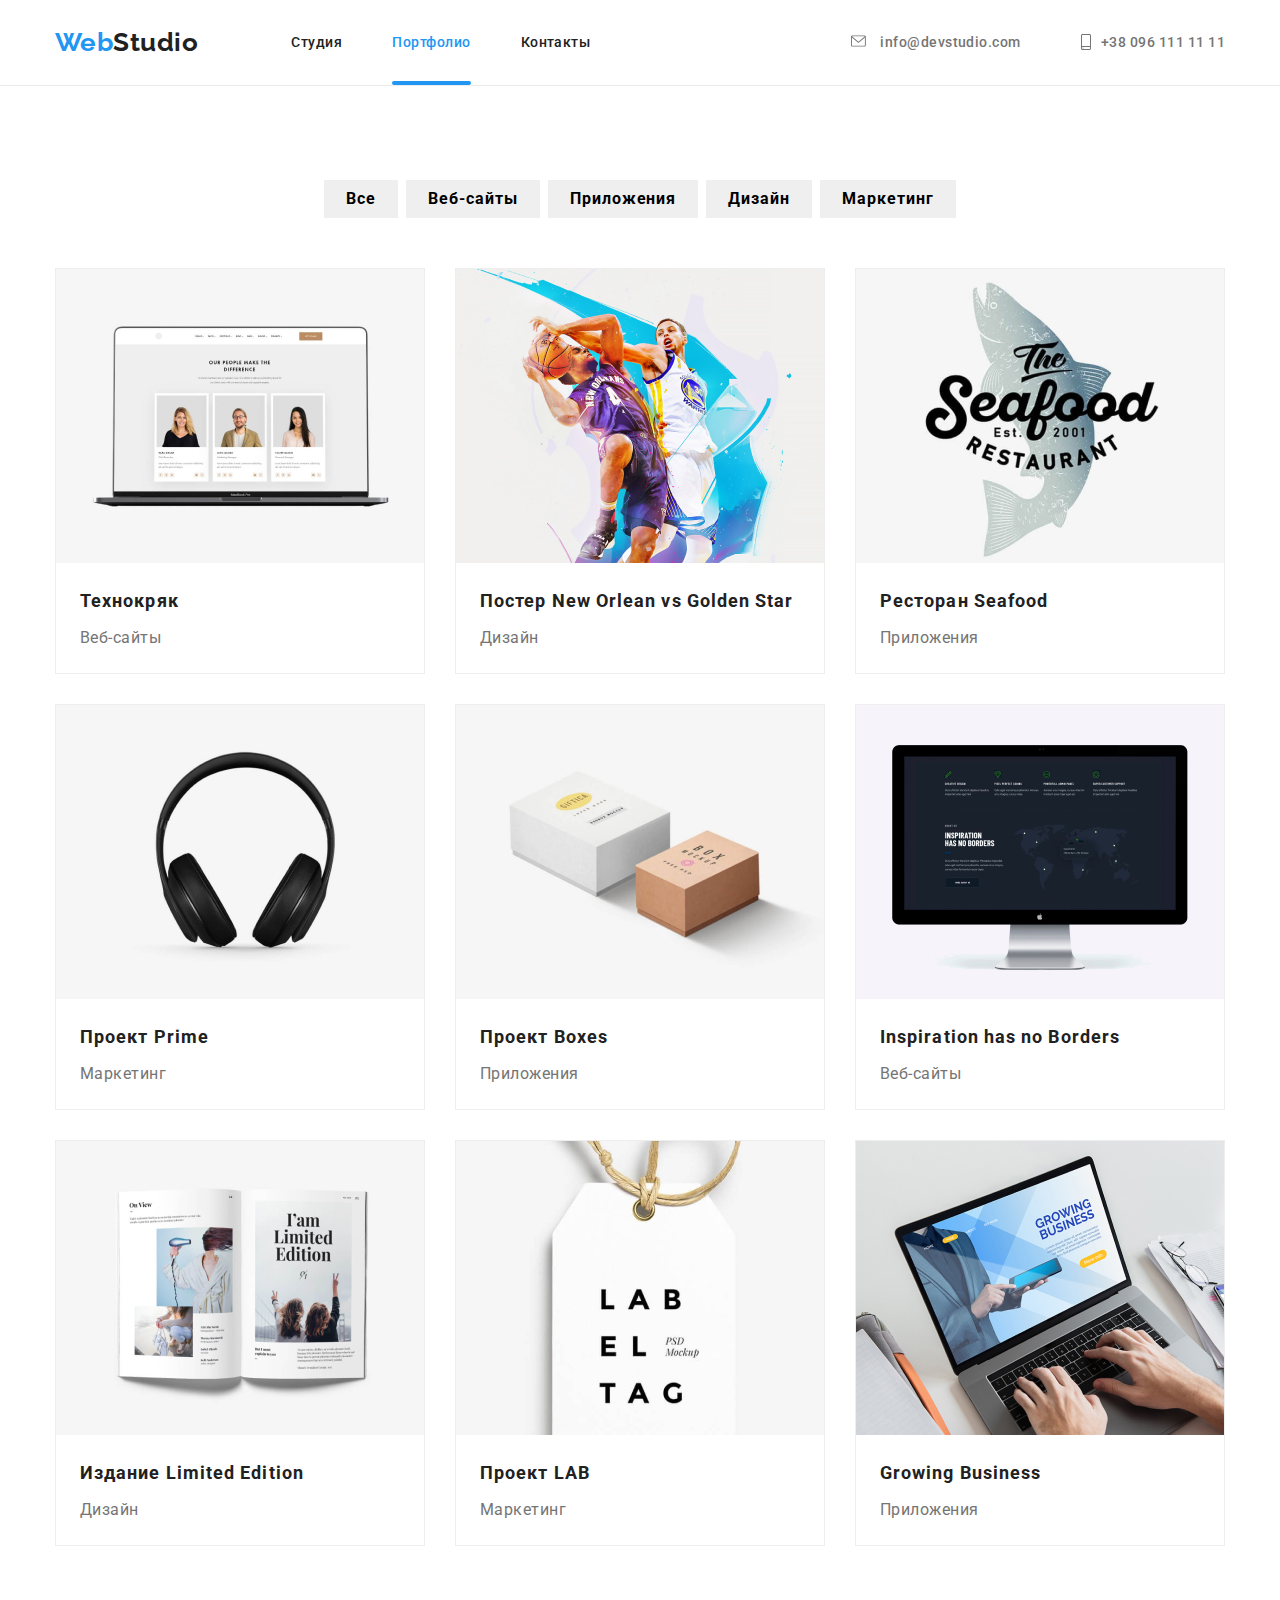
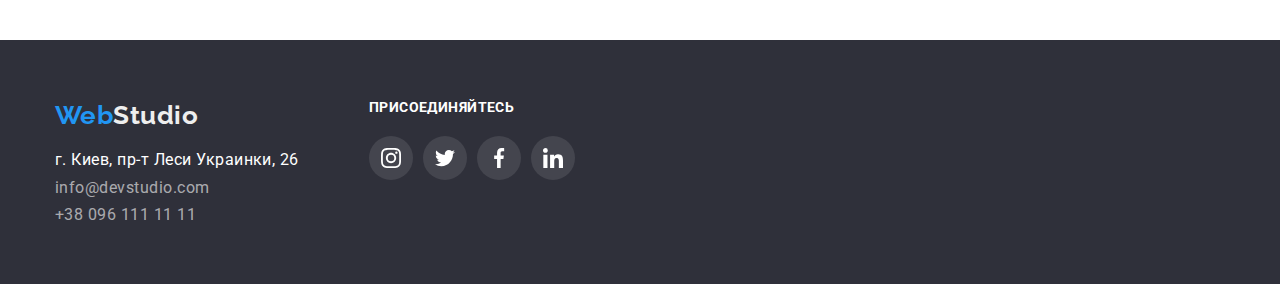
==== commit ec30956e: "2" ====
--- a/portfolio.html
+++ b/portfolio.html
@@ -22,7 +22,7 @@
                <a href="./index.html" class="menu-link">Студия</a>
              </li>
              <li class="list-header list">
-               <a href="./portfolio.html" class="menu-link active">Портфолио</a>
+               <a href="./portfolio.html" class="menu-link page-active active">Портфолио</a>
              </li>
              <li class="list-header list">
                <a href="" class="menu-link">Контакты</a>
--- a/css/styles.css
+++ b/css/styles.css
@@ -99,7 +99,7 @@
 }
 
 .page-active{
-    fill: var(--accent-color);
+    color: var(--accent-color);
 
 }
 
